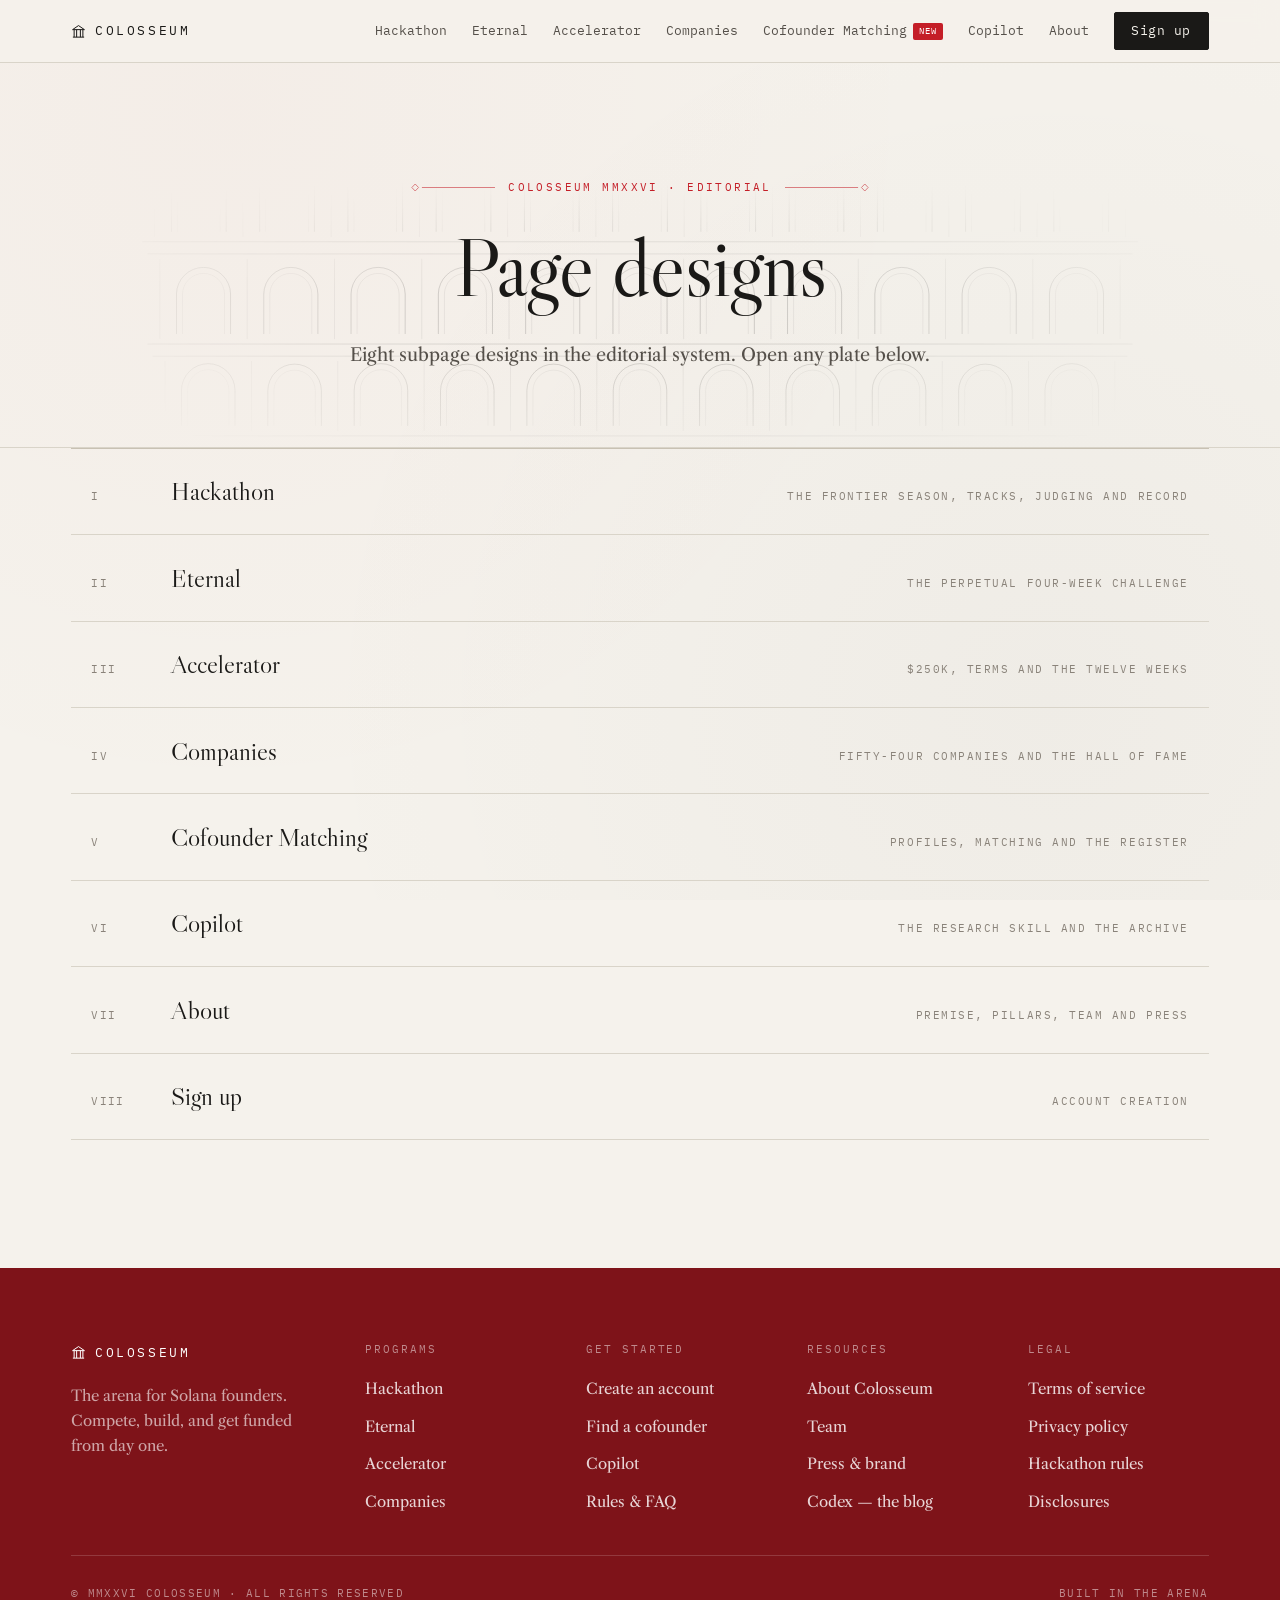
==== site/index.html @ 0d4d87b3 "Add eight Colosseum subpage designs in the editorial system Recreates Hackathon, Eternal, Accelerato" ====
<!doctype html>
<html lang="en">
<head>
<meta charset="utf-8">
<meta name="viewport" content="width=device-width, initial-scale=1">
<title>Pages — Colosseum</title>
<meta name="description" content="Contact sheet for the Colosseum 2026 editorial pages.">
<link rel="preconnect" href="https://fonts.googleapis.com">
<link rel="preconnect" href="https://fonts.gstatic.com" crossorigin>
<link href="https://fonts.googleapis.com/css2?family=Libre+Caslon+Display&family=Libre+Caslon+Text:ital,wght@0,400;0,700;1,400&family=IBM+Plex+Mono:wght@400;500&display=swap" rel="stylesheet">
<link rel="stylesheet" href="assets/css/base.css">
</head>
<body>
<header class="masthead">
    <div class="shell masthead__inner">
      <a class="wordmark" href="index.html"><svg viewBox="0 0 24 24" fill="none" stroke="currentColor" stroke-width="1.6" aria-hidden="true">
  <path d="M3 21h18M5 21V9m4 12V9m6 12V9m4 12V9M2.5 9h19L12 2.5 2.5 9Z"/></svg>Colosseum</a>
      <button class="masthead__burger" aria-expanded="false" aria-controls="nav">Menu</button>
      <nav class="masthead__nav" id="nav">
        <a href="hackathon.html">Hackathon</a>
        <a href="eternal.html">Eternal</a>
        <a href="accelerator.html">Accelerator</a>
        <a href="companies.html">Companies</a>
        <a href="cofounder-matching.html">Cofounder Matching<span class="pill">New</span></a>
        <a href="copilot.html">Copilot</a>
        <a href="about.html">About</a>
        <a class="btn btn--ink" href="signup.html" style="padding:.45rem 1.05rem">Sign up</a>
      </nav>
    </div>
  </header>
<main>


<section class="pagehead">
  <div class="pagehead__art"><img src="assets/svg/arcade.svg" alt=""></div>
  <div class="shell pagehead__inner">
    <p class="eyebrow" data-diamond>Colosseum MMXXVI · Editorial</p>
    <h1 class="display display--xl mt-3">Page designs</h1>
    <p class="lede measure mt-3">Eight subpage designs in the editorial system. Open any plate below.</p>
    
  </div>
</section>
<section>
  <div class="shell">
    <div class="index">
      
      <a class="index__row" href="hackathon.html">
        <span class="index__numeral">I</span>
        <span class="index__name">Hackathon</span>
        <span class="index__meta">The Frontier season, tracks, judging and record</span>
      </a>
      <a class="index__row" href="eternal.html">
        <span class="index__numeral">II</span>
        <span class="index__name">Eternal</span>
        <span class="index__meta">The perpetual four-week challenge</span>
      </a>
      <a class="index__row" href="accelerator.html">
        <span class="index__numeral">III</span>
        <span class="index__name">Accelerator</span>
        <span class="index__meta">$250K, terms and the twelve weeks</span>
      </a>
      <a class="index__row" href="companies.html">
        <span class="index__numeral">IV</span>
        <span class="index__name">Companies</span>
        <span class="index__meta">Fifty-four companies and the hall of fame</span>
      </a>
      <a class="index__row" href="cofounder-matching.html">
        <span class="index__numeral">V</span>
        <span class="index__name">Cofounder Matching</span>
        <span class="index__meta">Profiles, matching and the register</span>
      </a>
      <a class="index__row" href="copilot.html">
        <span class="index__numeral">VI</span>
        <span class="index__name">Copilot</span>
        <span class="index__meta">The research skill and the archive</span>
      </a>
      <a class="index__row" href="about.html">
        <span class="index__numeral">VII</span>
        <span class="index__name">About</span>
        <span class="index__meta">Premise, pillars, team and press</span>
      </a>
      <a class="index__row" href="signup.html">
        <span class="index__numeral">VIII</span>
        <span class="index__name">Sign up</span>
        <span class="index__meta">Account creation</span>
      </a>
    </div>
  </div>
</section>
</main>
<footer class="colophon">
  <div class="shell">
    <div class="colophon__top">
      <div class="colophon__brand">
        <a class="wordmark" href="index.html"><svg viewBox="0 0 24 24" fill="none" stroke="currentColor" stroke-width="1.6" aria-hidden="true">
  <path d="M3 21h18M5 21V9m4 12V9m6 12V9m4 12V9M2.5 9h19L12 2.5 2.5 9Z"/></svg>Colosseum</a>
        <p>The arena for Solana founders. Compete, build, and get funded from day one.</p>
      </div>
      <div>
        <h4>Programs</h4>
        <ul>
          <li><a href="hackathon.html">Hackathon</a></li>
          <li><a href="eternal.html">Eternal</a></li>
          <li><a href="accelerator.html">Accelerator</a></li>
          <li><a href="companies.html">Companies</a></li>
        </ul>
      </div>
      <div>
        <h4>Get started</h4>
        <ul>
          <li><a href="signup.html">Create an account</a></li>
          <li><a href="cofounder-matching.html">Find a cofounder</a></li>
          <li><a href="copilot.html">Copilot</a></li>
          <li><a href="hackathon.html#faq">Rules &amp; FAQ</a></li>
        </ul>
      </div>
      <div>
        <h4>Resources</h4>
        <ul>
          <li><a href="about.html">About Colosseum</a></li>
          <li><a href="about.html#team">Team</a></li>
          <li><a href="about.html#press">Press &amp; brand</a></li>
          <li><a href="#">Codex — the blog</a></li>
        </ul>
      </div>
      <div>
        <h4>Legal</h4>
        <ul>
          <li><a href="#">Terms of service</a></li>
          <li><a href="#">Privacy policy</a></li>
          <li><a href="#">Hackathon rules</a></li>
          <li><a href="#">Disclosures</a></li>
        </ul>
      </div>
    </div>
    <div class="colophon__bottom">
      <span>© MMXXVI Colosseum · All rights reserved</span>
      <span class="spacer"></span>
      <span>Built in the arena</span>
    </div>
  </div>
</footer>
<script src="assets/js/site.js"></script>
</body>
</html>
---- site/assets/css/base.css ----
/* ==========================================================================
   Colosseum 2026 — Editorial
   Design system extracted from the approved homepage render.

   The vocabulary is Roman-antiquarian: bone paper, engraved line art, crimson
   rubrication, letterspaced monospace marginalia, roman numerals, and the crop
   marks of a plate being prepared for print. Every page is built from these
   parts — nothing here is page-specific.
   ========================================================================== */

/* ---------- Tokens ---------- */

:root {
  /* Paper and ink */
  --paper:        #F5F2EC;
  --paper-2:      #EFEBE3;
  --paper-3:      #E7E2D8;
  --ink:          #1A1917;
  --ink-2:        #55504A;
  --ink-3:        #8A837A;
  --rule:         #D9D4C9;
  --rule-2:       #C8C1B3;

  /* Rubrication */
  --crimson:      #C41E27;
  --crimson-deep: #A0161E;
  --oxblood:      #7E1319;
  --oxblood-2:    #6A0F15;

  /* Type */
  --display: "Libre Caslon Display", "Hoefler Text", Georgia, serif;
  --text:    "Libre Caslon Text", Georgia, "Times New Roman", serif;
  --mono:    "IBM Plex Mono", "SFMono-Regular", Menlo, monospace;

  --fs-display-xl: clamp(3.1rem, 6.4vw, 5.6rem);
  --fs-display-l:  clamp(2.4rem, 4.4vw, 3.9rem);
  --fs-display-m:  clamp(1.9rem, 3vw, 2.7rem);
  --fs-display-s:  clamp(1.4rem, 2vw, 1.75rem);
  --fs-body:       1.0625rem;
  --fs-small:      0.875rem;
  --fs-label:      0.6875rem;

  /* Measure and rhythm */
  --shell:    1240px;
  --shell-narrow: 720px;
  --gutter:   clamp(1.25rem, 4vw, 3.5rem);
  --section:  clamp(5rem, 10vw, 9rem);

  --chamfer: 14px;
  --ease: cubic-bezier(0.22, 0.61, 0.36, 1);
}

/* ---------- Reset ---------- */

*, *::before, *::after { box-sizing: border-box; }

html { -webkit-text-size-adjust: 100%; scroll-behavior: smooth; }

body {
  margin: 0;
  background: var(--paper);
  color: var(--ink);
  font-family: var(--text);
  font-size: var(--fs-body);
  line-height: 1.65;
  /* A faint tooth, so the paper reads as paper rather than as #F5F2EC. */
  background-image:
    radial-gradient(circle at 18% 12%, rgba(196, 30, 39, 0.025), transparent 55%),
    radial-gradient(circle at 82% 78%, rgba(26, 25, 23, 0.028), transparent 60%);
  background-attachment: fixed;
}

img, svg { max-width: 100%; display: block; }
a { color: inherit; }
h1, h2, h3, h4 { margin: 0; font-weight: 400; }
p { margin: 0; }
ul, ol { margin: 0; padding: 0; list-style: none; }
button { font: inherit; color: inherit; }

::selection { background: var(--crimson); color: var(--paper); }

:focus-visible {
  outline: 2px solid var(--crimson);
  outline-offset: 3px;
}

/* ---------- Layout ---------- */

.shell {
  width: 100%;
  max-width: var(--shell);
  margin-inline: auto;
  padding-inline: var(--gutter);
}

.shell--narrow { max-width: var(--shell-narrow); }

section { padding-block: var(--section); }
section + section { padding-top: 0; }

.stack       { display: grid; gap: 1rem; }
.stack--lg   { gap: 2rem; }
.center      { text-align: center; }
.measure     { max-width: 58ch; margin-inline: auto; }
.measure--wide { max-width: 68ch; margin-inline: auto; }

/* ---------- Typography ---------- */

.display {
  font-family: var(--display);
  font-size: var(--fs-display-l);
  line-height: 1.08;
  letter-spacing: -0.012em;
  text-wrap: balance;
}
.display--xl { font-size: var(--fs-display-xl); }
.display--m  { font-size: var(--fs-display-m); }
.display--s  { font-size: var(--fs-display-s); line-height: 1.2; }

/* The rubricated opening capital, as on the homepage hero. */
.display--versal::first-letter {
  font-size: 1.16em;
  padding-right: 0.03em;
}

.lede {
  font-size: 1.125rem;
  line-height: 1.62;
  color: var(--ink-2);
}

.prose p + p { margin-top: 1.1em; }
.prose a { color: var(--crimson); text-decoration: none; border-bottom: 1px solid rgba(196, 30, 39, 0.32); }
.prose a:hover { border-bottom-color: var(--crimson); }

.mono {
  font-family: var(--mono);
  font-size: var(--fs-small);
  letter-spacing: 0.02em;
}

.caption {
  font-family: var(--mono);
  font-size: var(--fs-label);
  letter-spacing: 0.16em;
  text-transform: uppercase;
  color: var(--ink-3);
}

.num {
  font-family: var(--display);
  font-size: clamp(2.6rem, 5vw, 4rem);
  line-height: 1;
  letter-spacing: -0.02em;
  font-variant-numeric: lining-nums tabular-nums;
}

.red { color: var(--crimson); }

/* ---------- Eyebrow: ◇ ——— LABEL ——— ◇ ---------- */

.eyebrow {
  display: flex;
  align-items: center;
  justify-content: center;
  gap: 0.85rem;
  font-family: var(--mono);
  font-size: var(--fs-label);
  letter-spacing: 0.22em;
  text-transform: uppercase;
  color: var(--crimson);
}

/* A hairline with a lozenge terminal, drawn as SVG so the diamond stays crisp
   at any rule length. */
.eyebrow::before,
.eyebrow::after {
  content: "";
  width: clamp(34px, 7vw, 84px);
  height: 9px;
  opacity: 0.6;
  background-repeat: no-repeat;
  background-position: center;
  background-size: 100% 100%;
}

.eyebrow::before {
  background-image: url("data:image/svg+xml,%3Csvg xmlns='http://www.w3.org/2000/svg' viewBox='0 0 100 9' preserveAspectRatio='none'%3E%3Cpath d='M13 4.5H100' stroke='%23C41E27' stroke-width='0.9' vector-effect='non-scaling-stroke'/%3E%3Cpath d='M5 1L9 4.5L5 8L1 4.5Z' fill='none' stroke='%23C41E27' stroke-width='0.9' vector-effect='non-scaling-stroke'/%3E%3C/svg%3E");
}
.eyebrow::after {
  background-image: url("data:image/svg+xml,%3Csvg xmlns='http://www.w3.org/2000/svg' viewBox='0 0 100 9' preserveAspectRatio='none'%3E%3Cpath d='M0 4.5H87' stroke='%23C41E27' stroke-width='0.9' vector-effect='non-scaling-stroke'/%3E%3Cpath d='M95 1L99 4.5L95 8L91 4.5Z' fill='none' stroke='%23C41E27' stroke-width='0.9' vector-effect='non-scaling-stroke'/%3E%3C/svg%3E");
}

.eyebrow--left { justify-content: flex-start; }
.eyebrow--left::before { display: none; }

/* ---------- Rules ---------- */

.rule { height: 1px; background: var(--rule); border: 0; margin: 0; }
.rule--strong { background: var(--rule-2); }

.lozenge-rule {
  display: flex;
  align-items: center;
  gap: 0.75rem;
  color: var(--rule-2);
}
.lozenge-rule::before,
.lozenge-rule::after { content: ""; flex: 1; height: 1px; background: currentColor; }
.lozenge-rule span {
  width: 6px; height: 6px;
  background: currentColor;
  transform: rotate(45deg);
}

/* ---------- Buttons ---------- */

.btn {
  --btn-bg: var(--crimson);
  --btn-fg: #fff;
  display: inline-flex;
  align-items: center;
  justify-content: center;
  gap: 0.6rem;
  padding: 0.72rem 1.6rem;
  background: var(--btn-bg);
  color: var(--btn-fg);
  border: 1px solid var(--btn-bg);
  border-radius: 2px;
  font-family: var(--mono);
  font-size: var(--fs-small);
  letter-spacing: 0.04em;
  text-decoration: none;
  cursor: pointer;
  transition: background 0.22s var(--ease), color 0.22s var(--ease),
              border-color 0.22s var(--ease), transform 0.22s var(--ease);
}
.btn:hover { background: var(--crimson-deep); border-color: var(--crimson-deep); transform: translateY(-1px); }

.btn--ghost { --btn-bg: transparent; --btn-fg: var(--ink); border-color: var(--rule-2); }
.btn--ghost:hover { background: var(--ink); border-color: var(--ink); color: var(--paper); }

.btn--ink { --btn-bg: var(--ink); --btn-fg: var(--paper); }
.btn--ink:hover { background: #000; border-color: #000; }

.btn--lg { padding: 0.95rem 2.1rem; font-size: 0.9375rem; }

.btn-row { display: flex; flex-wrap: wrap; gap: 0.75rem; }
.btn-row--center { justify-content: center; }

.link-arrow {
  font-family: var(--display);
  font-size: 1.15rem;
  color: var(--crimson);
  text-decoration: none;
  display: inline-flex;
  align-items: center;
  gap: 0.5rem;
}
.link-arrow span { transition: transform 0.24s var(--ease); }
.link-arrow:hover span { transform: translateX(5px); }

/* ---------- Chamfered plate (the logo-grid cell) ---------- */

.plate {
  --c: var(--chamfer);
  position: relative;
  background: var(--paper-2);
  border: 1px solid var(--rule);
  clip-path: polygon(
    var(--c) 0, calc(100% - var(--c)) 0, 100% var(--c),
    100% calc(100% - var(--c)), calc(100% - var(--c)) 100%,
    var(--c) 100%, 0 calc(100% - var(--c)), 0 var(--c)
  );
  transition: background 0.24s var(--ease);
}
.plate:hover { background: var(--paper-3); }

/* Chamfer cuts the border off at the corners, so re-draw it as an inset twin. */
.plate::after {
  content: "";
  position: absolute;
  inset: 0;
  pointer-events: none;
  border: 1px solid var(--rule);
  clip-path: inherit;
}

/* ---------- Crop marks ---------- */

.cropped { position: relative; }
.cropped::before,
.cropped::after {
  content: "";
  position: absolute;
  width: 14px; height: 14px;
  border: 1px solid var(--rule-2);
  pointer-events: none;
}
.cropped::before { top: -7px;  left: -7px;  border-right: 0; border-bottom: 0; }
.cropped::after  { bottom: -7px; right: -7px; border-left: 0;  border-top: 0; }

.cropped > .crop-tr,
.cropped > .crop-bl {
  position: absolute;
  width: 14px; height: 14px;
  border: 1px solid var(--rule-2);
  pointer-events: none;
}
.cropped > .crop-tr { top: -7px; right: -7px; border-left: 0; border-bottom: 0; }
.cropped > .crop-bl { bottom: -7px; left: -7px; border-right: 0; border-top: 0; }

/* ---------- Masthead ---------- */

.masthead {
  position: sticky;
  top: 0;
  z-index: 60;
  background: rgba(245, 242, 236, 0.86);
  backdrop-filter: saturate(1.4) blur(12px);
  border-bottom: 1px solid var(--rule);
}

.masthead__inner {
  display: flex;
  align-items: center;
  gap: 2rem;
  height: 62px;
}

.wordmark {
  display: inline-flex;
  align-items: center;
  gap: 0.55rem;
  font-family: var(--mono);
  font-size: 0.8125rem;
  letter-spacing: 0.2em;
  text-transform: uppercase;
  text-decoration: none;
  white-space: nowrap;
}
.wordmark svg { width: 15px; height: 15px; }

.masthead__nav {
  display: flex;
  align-items: center;
  gap: 1.55rem;
  margin-left: auto;
}

.masthead__nav a {
  font-family: var(--mono);
  font-size: 0.8125rem;
  text-decoration: none;
  color: var(--ink-2);
  position: relative;
  padding-block: 4px;
  transition: color 0.2s var(--ease);
  white-space: nowrap;
}
.masthead__nav a::after {
  content: "";
  position: absolute;
  left: 0; right: 0; bottom: 0;
  height: 1px;
  background: var(--crimson);
  transform: scaleX(0);
  transform-origin: left;
  transition: transform 0.26s var(--ease);
}
.masthead__nav a:hover { color: var(--ink); }
.masthead__nav a:hover::after,
.masthead__nav a[aria-current="page"]::after { transform: scaleX(1); }
.masthead__nav a[aria-current="page"] { color: var(--ink); }

/* The nav's `a` rule outranks .btn on specificity, which would leave the
   sign-up label grey on black. Restore the button's own colours. */
.masthead__nav a.btn { color: var(--btn-fg); }
.masthead__nav a.btn::after { display: none; }

.pill {
  display: inline-block;
  margin-left: 0.4rem;
  padding: 1px 6px;
  border-radius: 2px;
  background: var(--crimson);
  color: #fff;
  font-family: var(--mono);
  font-size: 0.5625rem;
  letter-spacing: 0.12em;
  text-transform: uppercase;
  vertical-align: 1.5px;
}

.masthead__burger {
  display: none;
  margin-left: auto;
  background: none;
  border: 1px solid var(--rule-2);
  border-radius: 2px;
  padding: 0.45rem 0.7rem;
  font-family: var(--mono);
  font-size: var(--fs-label);
  letter-spacing: 0.14em;
  text-transform: uppercase;
  cursor: pointer;
}

@media (max-width: 1080px) {
  .masthead__burger { display: block; }
  .masthead__nav {
    position: fixed;
    inset: 62px 0 auto;
    flex-direction: column;
    align-items: stretch;
    gap: 0;
    margin: 0;
    padding: 0.5rem var(--gutter) 1.5rem;
    background: var(--paper);
    border-bottom: 1px solid var(--rule);
    display: none;
  }
  .masthead__nav[data-open="true"] { display: flex; }
  .masthead__nav a { padding-block: 0.75rem; border-bottom: 1px solid var(--rule); font-size: 0.9375rem; }
  .masthead__nav .btn { margin-top: 1rem; }
}

/* ---------- Page header ---------- */

.pagehead {
  position: relative;
  padding-block: clamp(4rem, 9vw, 7.5rem) clamp(3rem, 6vw, 5rem);
  text-align: center;
  overflow: hidden;
  border-bottom: 1px solid var(--rule);
}

.pagehead__art {
  position: absolute;
  inset: 0;
  display: grid;
  place-items: end center;
  pointer-events: none;
  opacity: 0.42;
  /* Two masks intersected: the ellipse keeps the plate off the page edges, and
     the linear one clears the top so cornice lines never cut the headline. */
  -webkit-mask-image:
    radial-gradient(ellipse 66% 74% at 50% 60%, #000 26%, transparent 76%),
    linear-gradient(180deg, transparent 30%, #000 60%);
  -webkit-mask-composite: source-in;
  mask-image:
    radial-gradient(ellipse 66% 74% at 50% 60%, #000 26%, transparent 76%),
    linear-gradient(180deg, transparent 30%, #000 60%);
  mask-composite: intersect;
}
.pagehead__art img { width: min(1040px, 122%); max-width: none; transform: translateY(6%); }

.pagehead__inner { position: relative; }

/* ---------- Stat row ---------- */

.stats {
  display: grid;
  grid-template-columns: repeat(auto-fit, minmax(200px, 1fr));
  border-top: 1px solid var(--rule);
  border-bottom: 1px solid var(--rule);
}

.stat {
  padding: clamp(2rem, 4vw, 3.25rem) 1.5rem;
  text-align: center;
  border-left: 1px solid var(--rule);
}
.stat:first-child { border-left: 0; }
/* The engravings already carry their own per-stroke opacity — dimming the
   whole image on top of that washes them out entirely. */
.stat__art { height: 118px; margin: 0 auto 1.5rem; width: auto; }
.stat__label { margin-top: 0.6rem; }

@media (max-width: 760px) {
  .stat { border-left: 0; border-top: 1px solid var(--rule); }
  .stat:first-child { border-top: 0; }
}

/* ---------- Numeral index (the "Five competitions" table) ---------- */

.index { border-top: 1px solid var(--rule-2); }

.index__row {
  display: grid;
  grid-template-columns: 3.5rem 1fr auto;
  align-items: baseline;
  gap: 1.5rem;
  padding: 1.35rem 1.25rem;
  border-bottom: 1px solid var(--rule);
  text-decoration: none;
  transition: background 0.2s var(--ease), padding-left 0.24s var(--ease);
}
.index__row:hover { background: var(--paper-2); padding-left: 1.85rem; }

.index__numeral {
  font-family: var(--mono);
  font-size: var(--fs-label);
  letter-spacing: 0.12em;
  color: var(--ink-3);
}
.index__name { font-family: var(--display); font-size: clamp(1.25rem, 2.2vw, 1.6rem); }
.index__meta { font-family: var(--mono); font-size: var(--fs-label); letter-spacing: 0.14em; text-transform: uppercase; color: var(--ink-3); }
.index__row[data-live] .index__name { color: var(--crimson); }

@media (max-width: 620px) {
  .index__row { grid-template-columns: 2.5rem 1fr; }
  .index__meta { grid-column: 2; }
}

/* ---------- Card grid ---------- */

.grid {
  display: grid;
  gap: 1px;
  grid-template-columns: repeat(auto-fill, minmax(186px, 1fr));
}

.grid--cards {
  gap: clamp(1rem, 2vw, 1.5rem);
  grid-template-columns: repeat(auto-fit, minmax(280px, 1fr));
}

.card {
  padding: clamp(1.5rem, 3vw, 2.25rem);
  background: var(--paper-2);
  border: 1px solid var(--rule);
  border-radius: 2px;
  display: flex;
  flex-direction: column;
  gap: 0.75rem;
  transition: transform 0.26s var(--ease), border-color 0.26s var(--ease);
}
.card:hover { transform: translateY(-3px); border-color: var(--rule-2); }
.card__numeral {
  font-family: var(--mono);
  font-size: var(--fs-label);
  letter-spacing: 0.18em;
  color: var(--crimson);
}
.card h3 { font-family: var(--display); font-size: 1.35rem; line-height: 1.25; }
.card p { color: var(--ink-2); font-size: 1rem; }

/* Company logo cell */
.company {
  aspect-ratio: 1;
  display: grid;
  place-content: center;
  gap: 0.9rem;
  text-align: center;
  padding: 1.25rem;
  text-decoration: none;
}
.company__mark { width: 54px; height: 54px; margin-inline: auto; opacity: 0.75; transition: opacity 0.24s var(--ease); }
.company:hover .company__mark { opacity: 1; }
.company__name {
  font-family: var(--mono);
  font-size: var(--fs-label);
  letter-spacing: 0.14em;
  text-transform: uppercase;
  color: var(--ink-2);
}

/* ---------- Timeline ---------- */

.timeline { border-top: 1px solid var(--rule-2); }
.timeline__item {
  display: grid;
  grid-template-columns: 8.5rem 1fr;
  gap: 2rem;
  padding: 1.75rem 0;
  border-bottom: 1px solid var(--rule);
}
.timeline__when {
  font-family: var(--mono);
  font-size: var(--fs-label);
  letter-spacing: 0.14em;
  text-transform: uppercase;
  color: var(--crimson);
  padding-top: 0.35rem;
}
.timeline__what h3 { font-family: var(--display); font-size: 1.3rem; margin-bottom: 0.35rem; }
.timeline__what p { color: var(--ink-2); }

@media (max-width: 620px) {
  .timeline__item { grid-template-columns: 1fr; gap: 0.5rem; }
}

/* ---------- Countdown ---------- */

.countdown {
  display: flex;
  justify-content: center;
  gap: clamp(1.5rem, 6vw, 4.5rem);
}
.countdown__unit { text-align: center; }
.countdown__value { font-family: var(--display); font-size: clamp(2.4rem, 6vw, 4.2rem); line-height: 1; font-variant-numeric: tabular-nums; }
.countdown__unit:first-child .countdown__value { color: var(--crimson); }

/* ---------- Quote / pull ---------- */

.pull {
  font-family: var(--display);
  font-size: clamp(1.5rem, 3vw, 2.15rem);
  line-height: 1.32;
  text-align: center;
  text-wrap: balance;
}
.pull__attrib { margin-top: 1.5rem; }

/* ---------- Forms ---------- */

.field { display: grid; gap: 0.45rem; }
.field label {
  font-family: var(--mono);
  font-size: var(--fs-label);
  letter-spacing: 0.16em;
  text-transform: uppercase;
  color: var(--ink-2);
}
.field input,
.field select,
.field textarea {
  font-family: var(--text);
  font-size: 1rem;
  padding: 0.7rem 0.85rem;
  background: var(--paper);
  border: 1px solid var(--rule-2);
  border-radius: 2px;
  color: var(--ink);
  width: 100%;
  transition: border-color 0.2s var(--ease), background 0.2s var(--ease);
}
.field input:focus,
.field select:focus,
.field textarea:focus { outline: none; border-color: var(--crimson); background: #fff; }
.field__hint { font-family: var(--mono); font-size: var(--fs-label); color: var(--ink-3); }

.field-row { display: grid; grid-template-columns: 1fr 1fr; gap: 1rem; }
@media (max-width: 560px) { .field-row { grid-template-columns: 1fr; } }

/* ---------- Code sample ---------- */

.code {
  background: #171614;
  color: #E8E3D8;
  border-radius: 2px;
  padding: 1.25rem 1.4rem;
  font-family: var(--mono);
  font-size: 0.8125rem;
  line-height: 1.75;
  overflow-x: auto;
  white-space: pre;
}
.code .c-key { color: #E4A33B; }
.code .c-str { color: #9BBE7A; }
.code .c-com { color: #7C7568; }

/* ---------- Callout band ---------- */

.band {
  background: var(--paper-2);
  border-block: 1px solid var(--rule);
  padding-block: clamp(3.5rem, 7vw, 6rem);
}

.band--ink {
  background: var(--ink);
  color: var(--paper);
  border-color: transparent;
}
.band--ink .lede { color: rgba(245, 242, 236, 0.72); }
.band--ink .caption { color: rgba(245, 242, 236, 0.5); }

/* ---------- Closing CTA ---------- */

.closer {
  position: relative;
  text-align: center;
  padding-block: clamp(5rem, 11vw, 9rem);
  overflow: hidden;
  border-top: 1px solid var(--rule);
}
.closer__art {
  position: absolute;
  inset: auto 0 -10% 0;
  display: grid;
  place-items: center;
  opacity: 0.34;
  pointer-events: none;
  /* Held well below the headline — an arcade running through the type reads as
     a mistake rather than as layering. */
  -webkit-mask-image: linear-gradient(180deg, transparent 42%, #000 84%);
  mask-image: linear-gradient(180deg, transparent 42%, #000 84%);
}
.closer__art img { width: min(1200px, 130%); max-width: none; }
.closer__inner { position: relative; }

/* ---------- Footer ---------- */

.colophon {
  background: var(--oxblood);
  color: rgba(255, 255, 255, 0.82);
  padding-block: clamp(3rem, 6vw, 4.5rem) 2rem;
}
.colophon a { color: rgba(255, 255, 255, 0.82); text-decoration: none; transition: color 0.2s var(--ease); }
.colophon a:hover { color: #fff; }

.colophon__top {
  display: grid;
  grid-template-columns: 1.4fr repeat(4, 1fr);
  gap: 2.5rem;
  padding-bottom: 2.5rem;
  border-bottom: 1px solid rgba(255, 255, 255, 0.16);
}
.colophon__brand .wordmark { color: #fff; }
.colophon__brand p { margin-top: 1rem; max-width: 30ch; font-size: 0.9375rem; color: rgba(255,255,255,0.62); }

.colophon h4 {
  font-family: var(--mono);
  font-size: var(--fs-label);
  letter-spacing: 0.18em;
  text-transform: uppercase;
  color: rgba(255, 255, 255, 0.5);
  margin-bottom: 1rem;
}
.colophon li + li { margin-top: 0.6rem; }
.colophon li a { font-size: 0.9375rem; }

.colophon__bottom {
  display: flex;
  flex-wrap: wrap;
  gap: 1rem 2rem;
  align-items: center;
  padding-top: 1.75rem;
  font-family: var(--mono);
  font-size: var(--fs-label);
  letter-spacing: 0.12em;
  text-transform: uppercase;
  color: rgba(255, 255, 255, 0.5);
}
.colophon__bottom .spacer { margin-left: auto; }

@media (max-width: 900px) {
  .colophon__top { grid-template-columns: repeat(2, 1fr); }
  .colophon__brand { grid-column: 1 / -1; }
}

/* ---------- Entrance ---------- */

@media (prefers-reduced-motion: no-preference) {
  [data-reveal] {
    opacity: 0;
    transform: translateY(14px);
    transition: opacity 0.7s var(--ease), transform 0.7s var(--ease);
  }
  [data-reveal].is-in { opacity: 1; transform: none; }
}

/* ---------- Utility ---------- */

.split {
  display: grid;
  grid-template-columns: 1fr 1fr;
  gap: clamp(2rem, 6vw, 5rem);
  align-items: center;
}
@media (max-width: 860px) { .split { grid-template-columns: 1fr; } }

.pad-t { padding-top: var(--section); }
.mt-1 { margin-top: 0.5rem; }
.mt-2 { margin-top: 1rem; }
.mt-3 { margin-top: 1.75rem; }
.mt-4 { margin-top: 2.5rem; }
.mt-5 { margin-top: 3.5rem; }
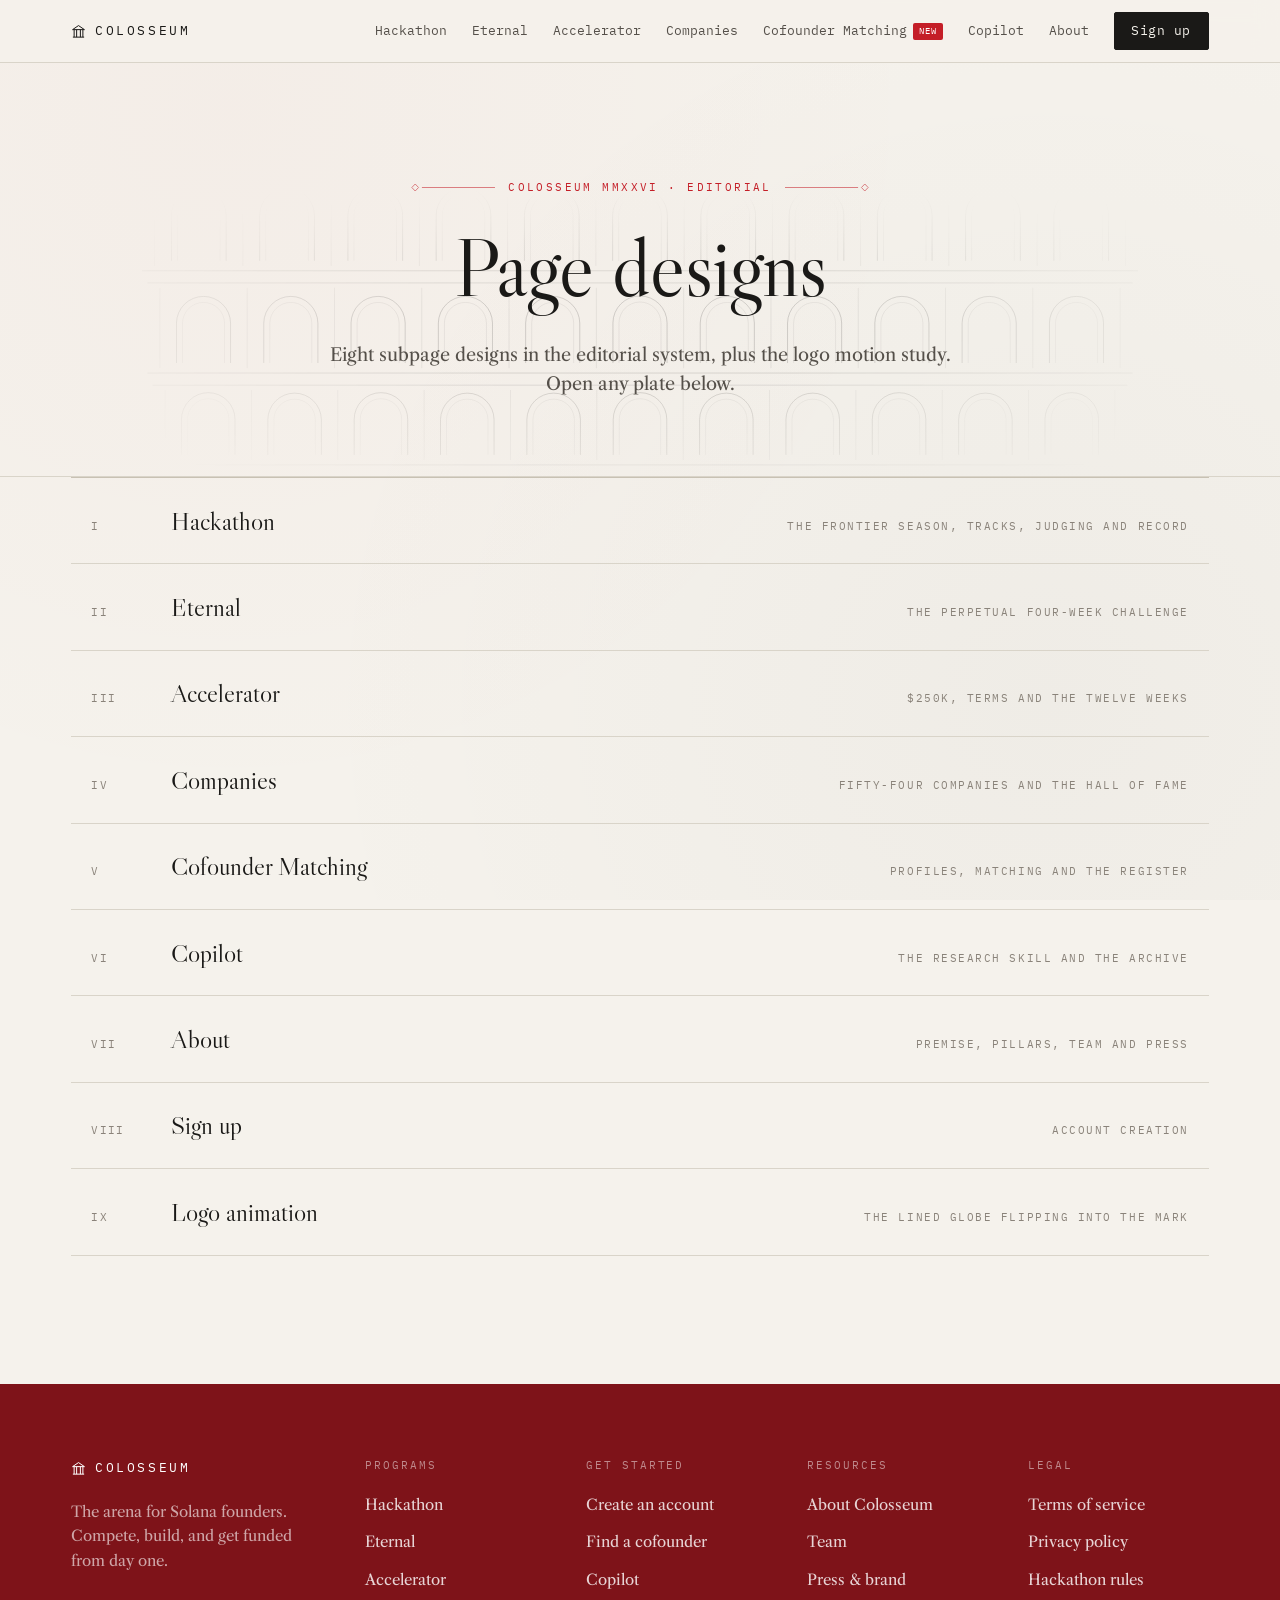
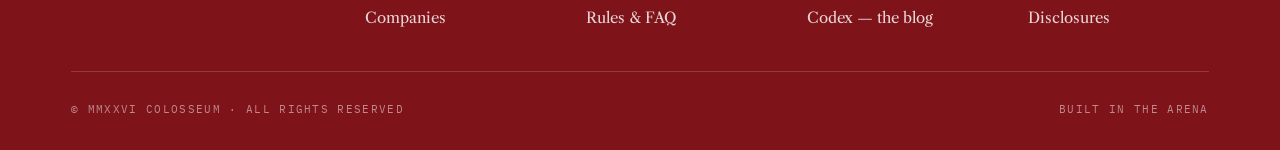
==== commit f4ea3f1d: "Add the lined-globe logo motion study The mark is the side elevation of a globe of latitude rings — " ====
--- a/site/index.html
+++ b/site/index.html
@@ -36,7 +36,7 @@
   <div class="shell pagehead__inner">
     <p class="eyebrow" data-diamond>Colosseum MMXXVI · Editorial</p>
     <h1 class="display display--xl mt-3">Page designs</h1>
-    <p class="lede measure mt-3">Eight subpage designs in the editorial system. Open any plate below.</p>
+    <p class="lede measure mt-3">Eight subpage designs in the editorial system, plus the logo motion study. Open any plate below.</p>
     
   </div>
 </section>
@@ -83,6 +83,11 @@
         <span class="index__numeral">VIII</span>
         <span class="index__name">Sign up</span>
         <span class="index__meta">Account creation</span>
+      </a>
+      <a class="index__row" href="logo-animation.html">
+        <span class="index__numeral">IX</span>
+        <span class="index__name">Logo animation</span>
+        <span class="index__meta">The lined globe flipping into the mark</span>
       </a>
     </div>
   </div>
